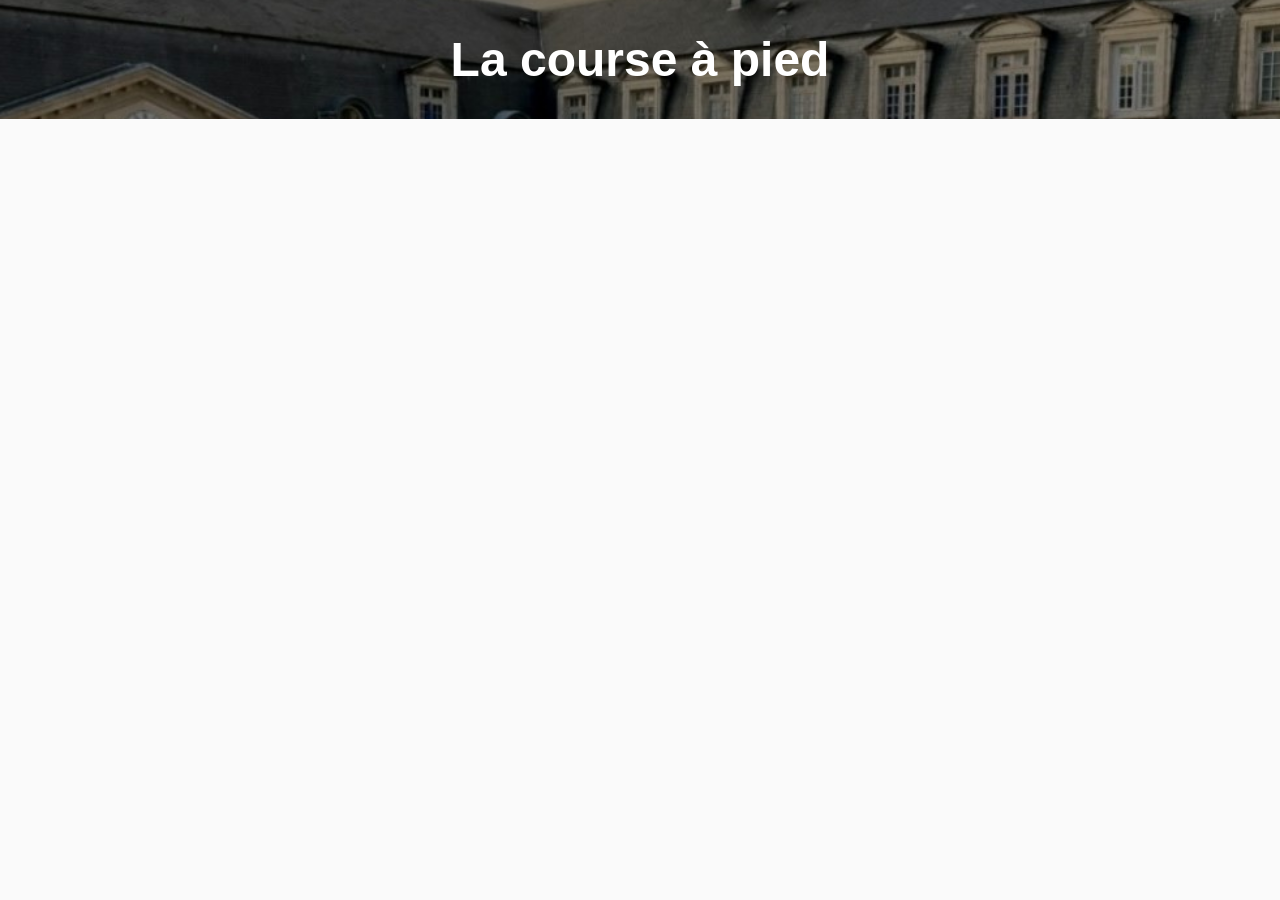
==== Course_a_pied.html @ 6f7fbb29 "Add files via upload" ====
<!DOCTYPE html>
<html lang="fr">
<head>
  <meta charset="UTF-8" />
  <meta name="viewport" content="width=device-width, initial-scale=1.0" />
  <title>Arthur Himpe</title>
  <link rel="stylesheet" href="style.css" />
</head>
<body>

<header>
  <div class="header-content">
    <h1>La course à pied</h1>
  </div>
</header>
---- style.css ----
/* =========================================================
   🌍 STYLE GLOBAL
========================================================= */
body {
  font-family: Arial, sans-serif;
  text-align: justify;
  margin: 0;
  padding: 0;
  background-color: #fafafa;
  color: #623802; /* couleur principale du texte */
}

/* =========================================================
   🧭 EN-TÊTE
========================================================= */
header {
  background-image: url("images/image-haut-ensam.jpg");
  background-size: cover;
  background-position: center;
  color: white;
  padding: 2rem;
  text-align: center;
}

header h1 {
  font-size: 3rem;
  margin: 0;
  font-weight: bold;
}

header h2 {
  font-size: 1.5rem;
  margin-top: 0.5rem;
  font-weight: normal;
}

header h3 {
  font-size: 1rem;
  margin-top: 0.5rem;
  font-weight: normal;
}

/* =========================================================
   🔗 NAVIGATION
========================================================= */
nav ul {
  list-style: none;
  padding: 0;
  margin: 1rem 0 0 0;
}

nav ul li {
  display: inline-block;
  margin: 0 10px;
}

nav ul li a {
  color: white;
  text-decoration: none;
  font-weight: bold;
}

nav ul li a:hover {
  text-decoration: underline;
}

/* =========================================================
   📄 SECTIONS
========================================================= */
section {
  padding: 2rem;
  max-width: 900px;
  margin: auto;
}

/* =========================================================
   🧱 PROJETS (grille à 3 colonnes)
========================================================= */
.projets-container {
  display: grid;
  grid-template-columns: repeat(3, 1fr); /* 3 projets par ligne */
  gap: 20px;
  margin-top: 20px;
  width: 100%;
  max-width: 1200px;
  margin-left: auto;
  margin-right: auto;
  padding: 0 20px;
}

.projets-container-CI {
  display: grid;
  grid-template-columns: repeat(2, 1fr); /* 3 projets par ligne */
  gap: 20px;
  margin-top: 20px;
  width: 100%;
  max-width: 1200px;
  margin-left: auto;
  margin-right: auto;
  padding: 0 20px;
}

.projet {
  background-color: #f9f9f9;
  border-radius: 20px;
  text-align: center;
  padding: 15px;
  box-shadow: 0 4px 8px rgba(0,0,0,0.1);
  transition: transform 0.2s;
}

.projet:hover {
  transform: scale(1.03);
}

.projet img {
  width: 100%;
  height: auto;
  border-radius: 8px;
}

/* =========================================================
   🚗 PAGE TOYOTA
========================================================= */
.contenu-toyota {
  margin: 40px auto;
  max-width: 1000px;
}

/* Bloc image + texte côte à côte */
.bloc-toyota {
  display: flex;
  align-items: center;
  gap: 30px;
}

.bloc-toyota.inverse {
  flex-direction: row-reverse;
}

/* Bloc multi-images + texte */
.bloc-toyota-multi {
  display: flex;
  align-items: flex-start;
  justify-content: space-between;
  gap: 40px;
  margin-bottom: 40px;
}

.images-toyota {
  display: flex;
  flex-direction: column;
  gap: 20px;
  flex: 0 0 50%;
  max-width: 50%;
  box-sizing: border-box;
}

/* Images */
.photo-toyota {
  width: 45%;
  border-radius: 10px;
}

.photo-toyota-multi {
  width: 95%;
  height: auto;
  border-radius: 10px;
}

/* Texte */
.texte-toyota {
  flex: 1;
  text-align: justify;
  line-height: 1.6;
}

/* =========================================================
   📱 RESPONSIVE DESIGN
========================================================= */
@media (max-width: 900px) {
  .projets-container {
    grid-template-columns: repeat(2, 1fr); /* 2 projets par ligne */
  }
}

@media (max-width: 800px) {
  .bloc-toyota {
    flex-direction: column;
  }

  .photo-toyota {
    width: 90%;
  }
}

@media (max-width: 600px) {
  .projets-container {
    grid-template-columns: 1fr; /* 1 projet par ligne */
  }
}

/* =========================================================
   ⚫ PIED DE PAGE
========================================================= */
footer {
  text-align: center;
  background-color: #2d2d2d;
  color: white;
  padding: 1rem;
}
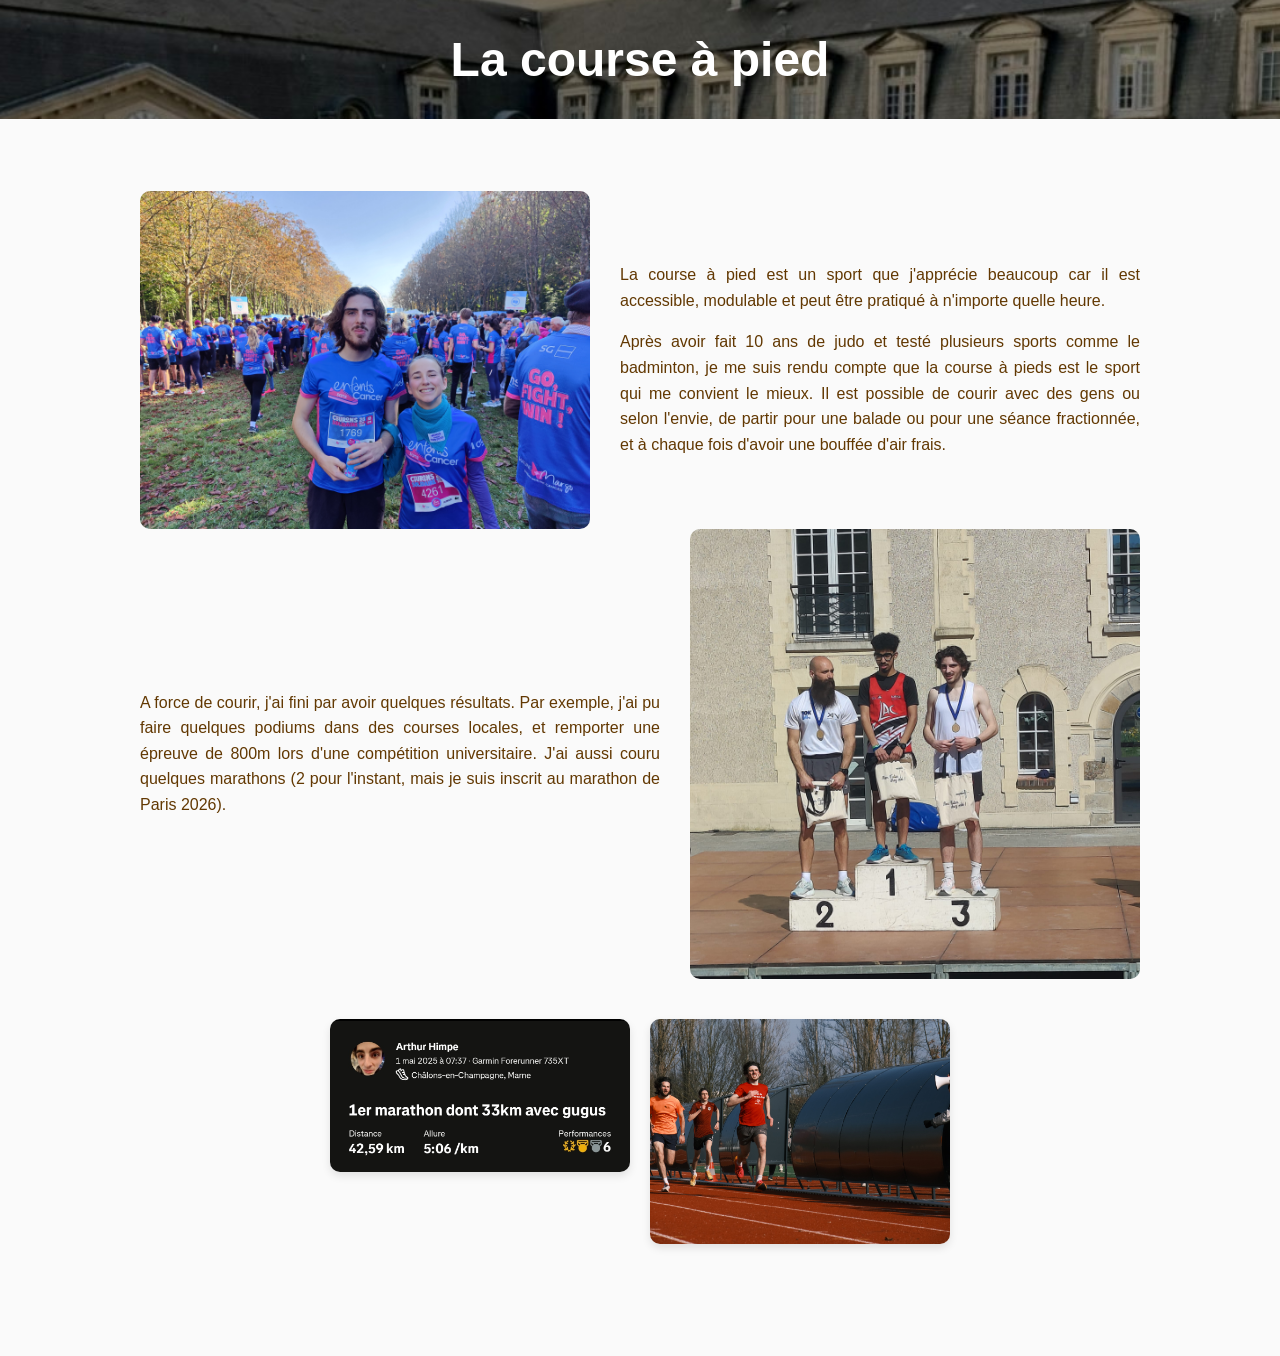
==== commit 94582f02: "Add files via upload" ====
--- a/Course_a_pied.html
+++ b/Course_a_pied.html
@@ -14,3 +14,30 @@
   </div>
 </header>
 
+<section class="contenu">
+  <div class="bloc-gauche">
+    <img src="images/course/enfants sans cancer.jpg" alt="Photo couz" class="photo">
+
+    <div class="texte">
+      <p>La course à pied est un sport que j'apprécie beaucoup car il est accessible, modulable et peut être pratiqué à n'importe quelle heure.</p>
+        <p>Après avoir fait 10 ans de judo et testé plusieurs sports comme le badminton, je me suis rendu compte que la course à pieds est le sport qui me convient le mieux. Il est possible de courir avec des gens ou selon l'envie, de partir pour une balade ou pour une séance fractionnée, et à chaque fois d'avoir une bouffée d'air frais.</p>
+    </div>
+  </div>
+
+  <div class="bloc-droit">
+    <img src="images/course/bures.jpg" alt="Photo locale" class="photo">
+
+    <div class="texte">
+      <p>A force de courir, j'ai fini par avoir quelques résultats. Par exemple, j'ai pu faire quelques podiums dans des courses locales, et remporter une épreuve de 800m lors d'une compétition universitaire. J'ai aussi couru quelques marathons (2 pour l'instant, mais je suis inscrit au marathon de Paris 2026).</p>
+    </div>
+  </div>
+
+
+
+<div class="bloc-ligne">
+    <img src="images/course/marathon.jpg"class="photo">
+    <img src="images/course/micrales.JPG"class="photo">
+  </div>
+
+</section>
+
--- a/style.css
+++ b/style.css
@@ -86,11 +86,13 @@
   margin-left: auto;
   margin-right: auto;
   padding: 0 20px;
-}
+  overflow-y: hidden; /* supprime le scroll vertical pendant le hover */
+}
+
 
 .projets-container-CI {
   display: grid;
-  grid-template-columns: repeat(2, 1fr); /* 3 projets par ligne */
+  grid-template-columns: repeat(2, 1fr);
   gap: 20px;
   margin-top: 20px;
   width: 100%;
@@ -98,6 +100,7 @@
   margin-left: auto;
   margin-right: auto;
   padding: 0 20px;
+  overflow-y: hidden; /* supprime le scroll vertical pendant le hover */
 }
 
 .projet {
@@ -106,12 +109,17 @@
   text-align: center;
   padding: 15px;
   box-shadow: 0 4px 8px rgba(0,0,0,0.1);
-  transition: transform 0.2s;
-}
+  transition: transform 0.2s, box-shadow 0.2s;
+  transform-origin: center center; /* important */
+  will-change: transform; /* optimise l’animation */
+}
+
 
 .projet:hover {
   transform: scale(1.03);
-}
+  box-shadow: 0 6px 12px rgba(0,0,0,0.15);
+}
+
 
 .projet img {
   width: 100%;
@@ -122,24 +130,60 @@
 /* =========================================================
    🚗 PAGE TOYOTA
 ========================================================= */
-.contenu-toyota {
+.contenu {
   margin: 40px auto;
   max-width: 1000px;
 }
 
-/* Bloc image + texte côte à côte */
-.bloc-toyota {
+.bloc-gauche {
   display: flex;
   align-items: center;
   gap: 30px;
 }
 
-.bloc-toyota.inverse {
+.bloc-droit {
+  display: flex;
+  align-items: center;
+  gap: 30px;
   flex-direction: row-reverse;
 }
 
-/* Bloc multi-images + texte */
-.bloc-toyota-multi {
+.bloc-milieu {
+  display: flex;
+  justify-content: center; /* centre horizontalement */
+  align-items: center;      /* centre verticalement (si tu veux aussi) */
+  margin: 40px 0;           /* espace au-dessus et en dessous */
+}
+
+
+
+.bloc-milieu img {
+  max-width: 80%;           /* l’image ne dépasse pas trop l’écran */
+  height: auto;
+  border-radius: 10px;      /* pour rester dans ton style doux */
+  box-shadow: 0 4px 8px rgba(0,0,0,0.1);
+}
+
+.bloc-ligne {
+  display: flex;
+  justify-content: center;     /* centre la ligne dans la page */
+  align-items: flex-start;
+  gap: 20px;                   /* espace entre les images */
+  flex-wrap: wrap;             /* permet de passer à la ligne sur mobile */
+  margin: 40px auto;
+  max-width: 1000px;           /* même largeur que tes autres blocs */
+}
+
+.bloc-ligne img {
+  width: 30%;                  /* environ 3 images par ligne sur PC */
+  min-width: 250px;            /* évite qu'elles deviennent trop petites */
+  height: auto;
+  border-radius: 10px;
+  box-shadow: 0 4px 8px rgba(0,0,0,0.1);
+  object-fit: cover;
+}
+
+.bloc-multi {
   display: flex;
   align-items: flex-start;
   justify-content: space-between;
@@ -147,7 +191,17 @@
   margin-bottom: 40px;
 }
 
-.images-toyota {
+.bloc-gauche,
+.bloc-droit,
+.bloc-multi {
+  flex-wrap: wrap;
+  box-sizing: border-box;
+  max-width: 100%;
+  overflow-x: hidden;
+}
+
+
+.images {
   display: flex;
   flex-direction: column;
   gap: 20px;
@@ -156,20 +210,18 @@
   box-sizing: border-box;
 }
 
-/* Images */
-.photo-toyota {
+.photo {
   width: 45%;
   border-radius: 10px;
 }
 
-.photo-toyota-multi {
+.photo-multi {
   width: 95%;
   height: auto;
   border-radius: 10px;
 }
 
-/* Texte */
-.texte-toyota {
+.texte {
   flex: 1;
   text-align: justify;
   line-height: 1.6;
@@ -180,7 +232,7 @@
 ========================================================= */
 @media (max-width: 900px) {
   .projets-container {
-    grid-template-columns: repeat(2, 1fr); /* 2 projets par ligne */
+    grid-template-columns: repeat(2, 1fr);
   }
 }
 
@@ -196,7 +248,7 @@
 
 @media (max-width: 600px) {
   .projets-container {
-    grid-template-columns: 1fr; /* 1 projet par ligne */
+    grid-template-columns: 1fr;
   }
 }
 
@@ -209,3 +261,108 @@
   color: white;
   padding: 1rem;
 }
+
+/* =========================================================
+   📱 LISIBILITÉ MOBILE AMÉLIORÉE
+========================================================= */
+@media (max-width: 700px) {
+  body {
+    font-size: 16px;
+    line-height: 1.8;
+    padding: 0 15px;
+    text-align: justify;
+    hyphens: auto;
+  }
+
+  section {
+    padding: 1.5rem 1rem;
+  }
+
+  p, li {
+    margin-bottom: 1.2em;
+  }
+
+  h2, h3 {
+    text-align: center;
+  }
+
+  a {
+    word-break: break-word;
+  }
+}
+
+/* =========================================================
+   🧩 CORRECTIONS RESPONSIVE — SUPPRESSION DU SCROLL HORIZONTAL
+========================================================= */
+html, body {
+  overflow-x: hidden !important;
+  width: 100%;
+  max-width: 100%;
+}
+
+
+.projets-container,
+.projets-container-CI,
+.bloc-gauche,
+.bloc-multi {
+  box-sizing: border-box;
+  max-width: 100%;
+  overflow-x: hidden;
+}
+
+img {
+  max-width: 100%;
+  height: auto;
+  display: block;
+}
+
+@media (max-width: 900px) {
+  /* ✅ Les blocs image + texte passent en colonne */
+  .bloc-gauche,
+  .bloc-droit,
+  .bloc-multi {
+    flex-direction: column !important;
+    align-items: center;
+    text-align: center; /* recentre les textes */
+  }
+
+  /* ✅ Les textes prennent toute la largeur */
+  .bloc-gauche .texte,
+  .bloc-droit .texte,
+  .bloc-multi .texte {
+    max-width: 100%;
+    width: 100%;
+    padding: 0 10px;
+    text-align: justify;
+  }
+
+  /* ✅ Les images s’adaptent à l’écran */
+  .photo,
+  .photo-multi {
+    width: 90%;
+    max-width: 400px;
+  }
+
+  .images {
+    flex-direction: column;
+    align-items: center;
+    width: 100%;
+  }
+
+  .images img {
+    width: 90%;
+    max-width: 400px;
+  }
+}
+
+@media (max-width: 900px) {
+  h2 {
+    text-align: center;
+    margin-top: 1.5rem;
+  }
+
+  p {
+    line-height: 1.7;
+    margin-bottom: 1rem;
+  }
+}
